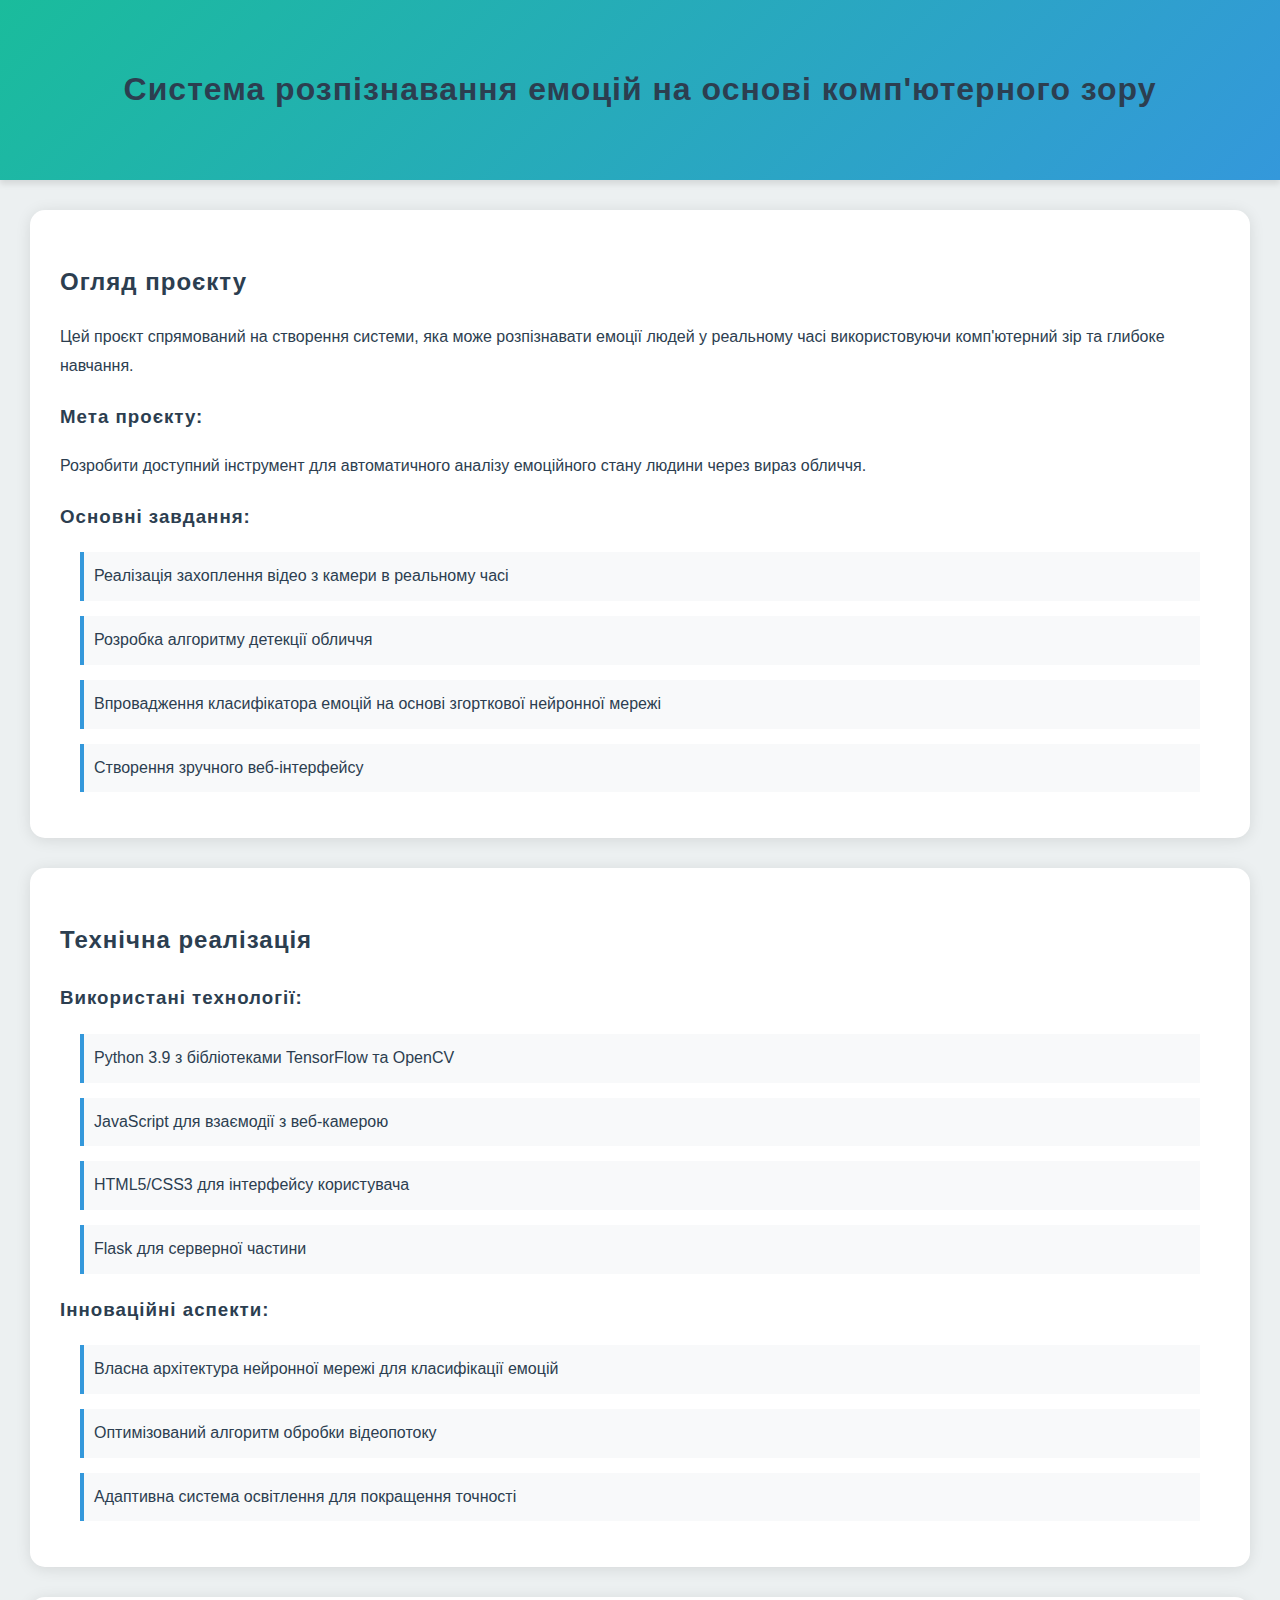
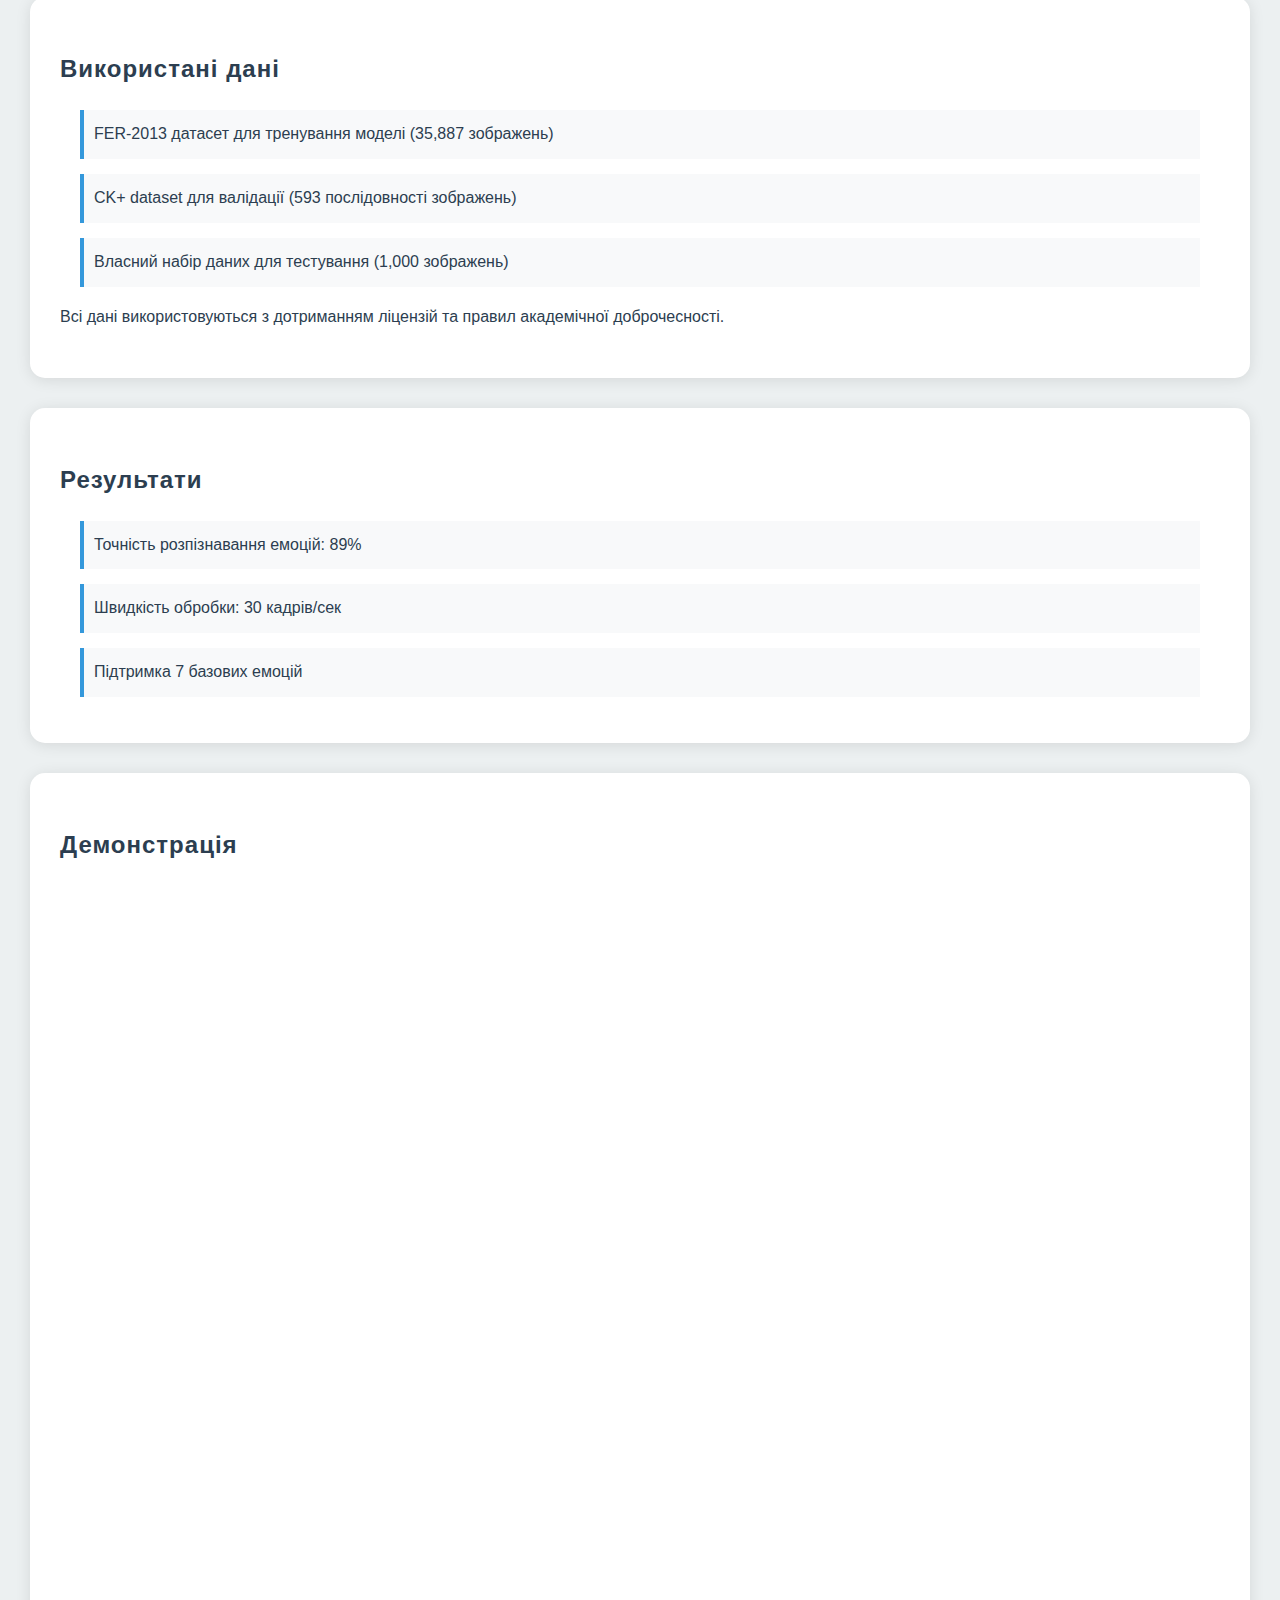
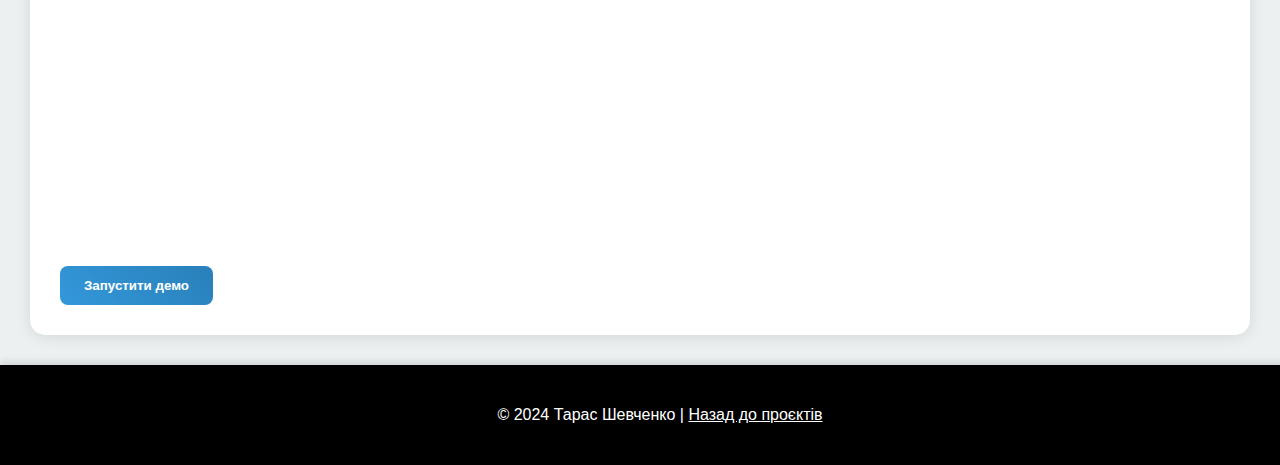
==== example-project/index.html @ c166d9f1 "1 commit" ====
<!DOCTYPE html>
<html lang="uk">
<head>
    <meta charset="UTF-8">
    <meta name="viewport" content="width=device-width, initial-scale=1.0">
    <title>Система розпізнавання емоцій</title>
    <link rel="stylesheet" href="style.css">
</head>
<body>
    <header>
        <h1>Система розпізнавання емоцій на основі комп'ютерного зору</h1>
    </header>

    <section id="project-overview">
        <h2>Огляд проєкту</h2>
        <p>Цей проєкт спрямований на створення системи, яка може розпізнавати емоції людей у реальному часі використовуючи комп'ютерний зір та глибоке навчання.</p>
        
        <h3>Мета проєкту:</h3>
        <p>Розробити доступний інструмент для автоматичного аналізу емоційного стану людини через вираз обличчя.</p>
        
        <h3>Основні завдання:</h3>
        <ul>
            <li>Реалізація захоплення відео з камери в реальному часі</li>
            <li>Розробка алгоритму детекції обличчя</li>
            <li>Впровадження класифікатора емоцій на основі згорткової нейронної мережі</li>
            <li>Створення зручного веб-інтерфейсу</li>
        </ul>
    </section>

    <section id="technical-details">
        <h2>Технічна реалізація</h2>
        <h3>Використані технології:</h3>
        <ul>
            <li>Python 3.9 з бібліотеками TensorFlow та OpenCV</li>
            <li>JavaScript для взаємодії з веб-камерою</li>
            <li>HTML5/CSS3 для інтерфейсу користувача</li>
            <li>Flask для серверної частини</li>
        </ul>
        
        <h3>Інноваційні аспекти:</h3>
        <ul>
            <li>Власна архітектура нейронної мережі для класифікації емоцій</li>
            <li>Оптимізований алгоритм обробки відеопотоку</li>
            <li>Адаптивна система освітлення для покращення точності</li>
        </ul>
    </section>

    <section id="data-sources">
        <h2>Використані дані</h2>
        <ul>
            <li>FER-2013 датасет для тренування моделі (35,887 зображень)</li>
            <li>CK+ dataset для валідації (593 послідовності зображень)</li>
            <li>Власний набір даних для тестування (1,000 зображень)</li>
        </ul>
        <p>Всі дані використовуються з дотриманням ліцензій та правил академічної доброчесності.</p>
    </section>

    <section id="results">
        <h2>Результати</h2>
        <ul>
            <li>Точність розпізнавання емоцій: 89%</li>
            <li>Швидкість обробки: 30 кадрів/сек</li>
            <li>Підтримка 7 базових емоцій</li>
        </ul>
    </section>

    <section id="demo">
        <h2>Демонстрація</h2>
        <div id="camera-container">
            <video id="video" width="640" height="480" autoplay></video>
            <canvas id="canvas" width="640" height="480"></canvas>
        </div>
        <button id="start-camera">Запустити демо</button>
    </section>

    <footer>
        <p>&copy; 2024 Тарас Шевченко | <a href="../index.html">Назад до проєктів</a></p>
    </footer>
</body>
</html>
---- example-project/style.css ----
body {
    font-family: 'Roboto', sans-serif;
    line-height: 1.8;
    margin: 0;
    padding: 0;
    color: #2c3e50;
    background: #ecf0f1;
}

header {
    background: linear-gradient(135deg, #1abc9c, #3498db);
    padding: 40px;
    text-align: center;
    box-shadow: 0 4px 6px rgba(0,0,0,0.1);
}

section {
    background: white;
    padding: 30px;
    margin: 30px;
    border-radius: 15px;
    box-shadow: 0 2px 15px rgba(0,0,0,0.1);
}

h1, h2, h3 {
    color: #2c3e50;
    font-weight: 700;
    letter-spacing: 1px;
}

ul {
    padding: 0 20px;
    list-style-type: none;
}

li {
    margin-bottom: 15px;
    padding: 10px;
    border-left: 4px solid #3498db;
    background: #f8f9fa;
}

form {
    display: grid;
    gap: 15px;
    max-width: 600px;
    margin: 0 auto;
}

label {
    font-weight: 600;
    color: #34495e;
}

input, textarea {
    padding: 12px;
    border: 2px solid #bdc3c7;
    border-radius: 8px;
    transition: all 0.3s ease;
}

input:focus, textarea:focus {
    border-color: #3498db;
    outline: none;
    box-shadow: 0 0 5px rgba(52,152,219,0.3);
}

button {
    padding: 12px 24px;
    background: linear-gradient(45deg, #3498db, #2980b9);
    color: white;
    border: none;
    border-radius: 8px;
    cursor: pointer;
    font-weight: 600;
    transition: transform 0.2s ease;
}

button:hover {
    background: linear-gradient(45deg, #2980b9, #2c3e50);
    transform: translateY(-2px);
}

footer {
    background: #000000;
    color: white;
    text-align: center;
    padding: 20px;
    width: 100%;
    bottom: 0;
    box-shadow: 0 -4px 6px rgba(0, 0, 0, 0.1);
}

footer a {
    color: white;
}
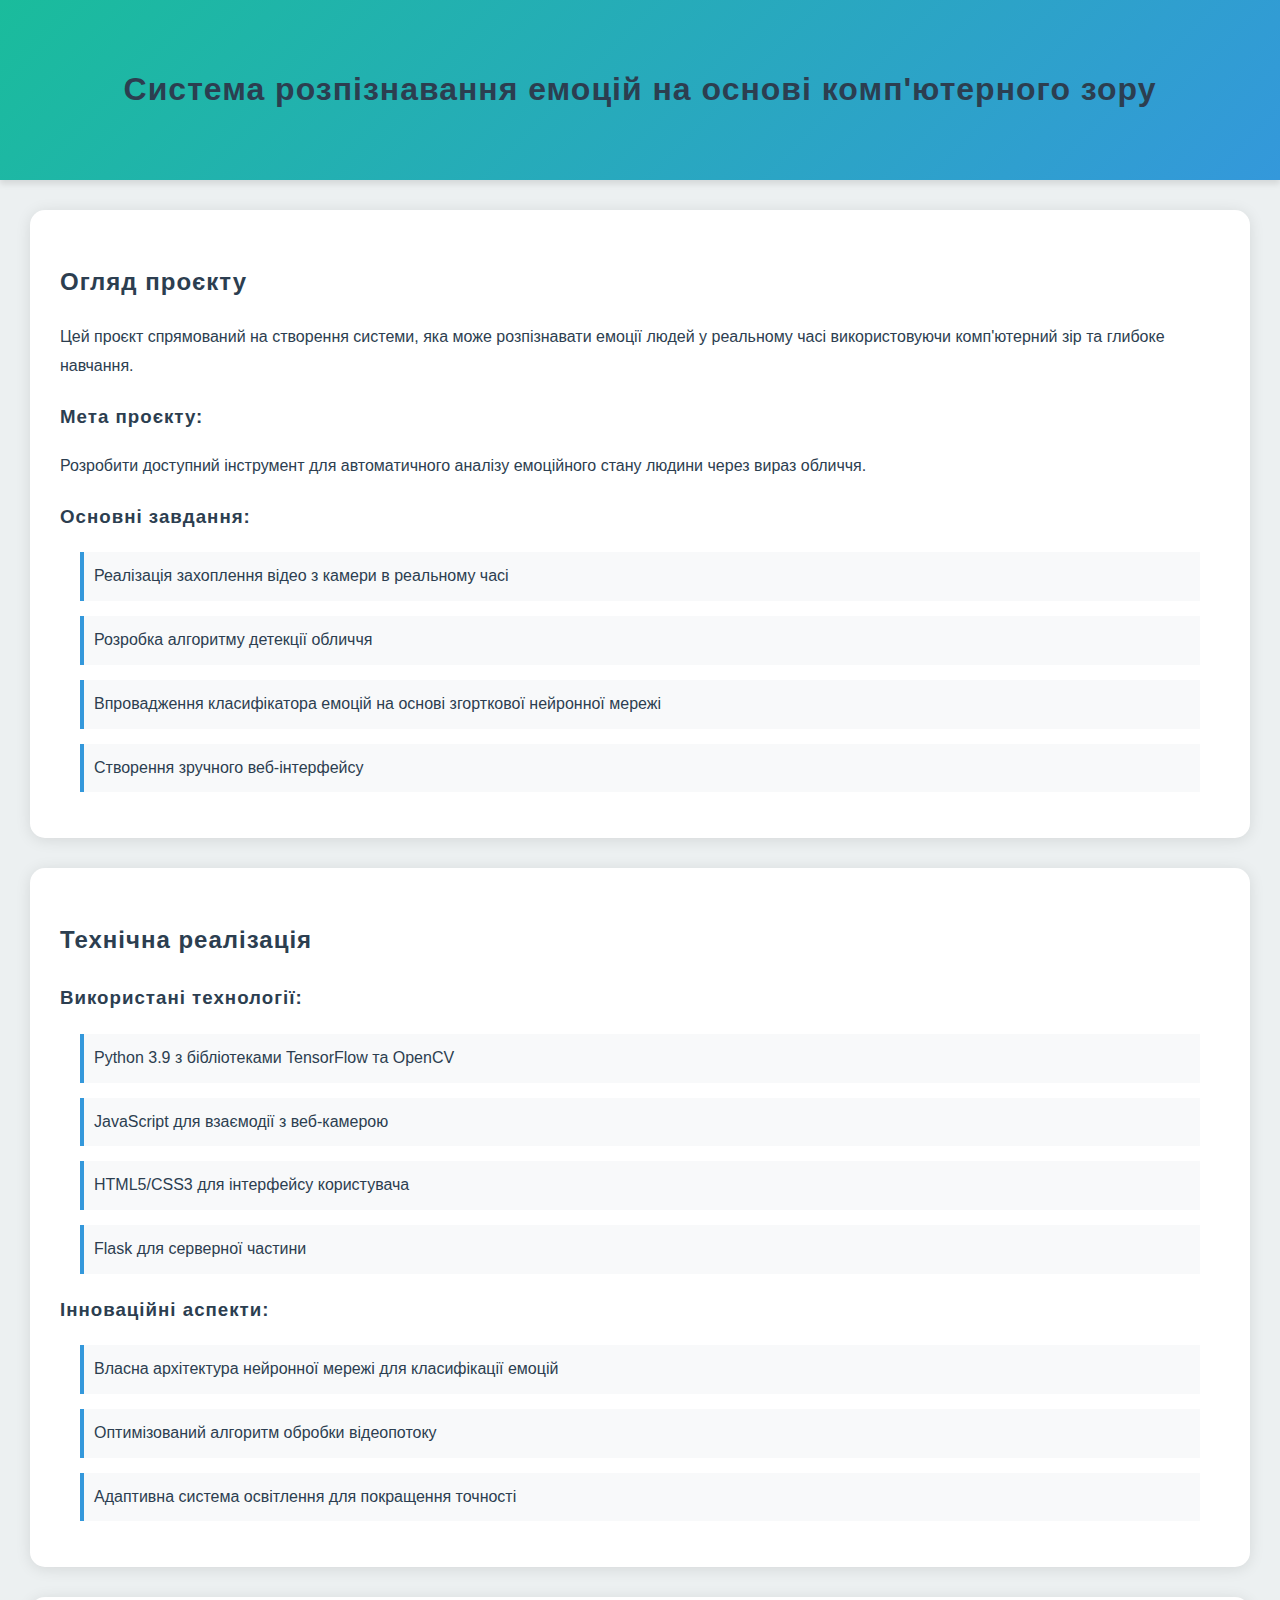
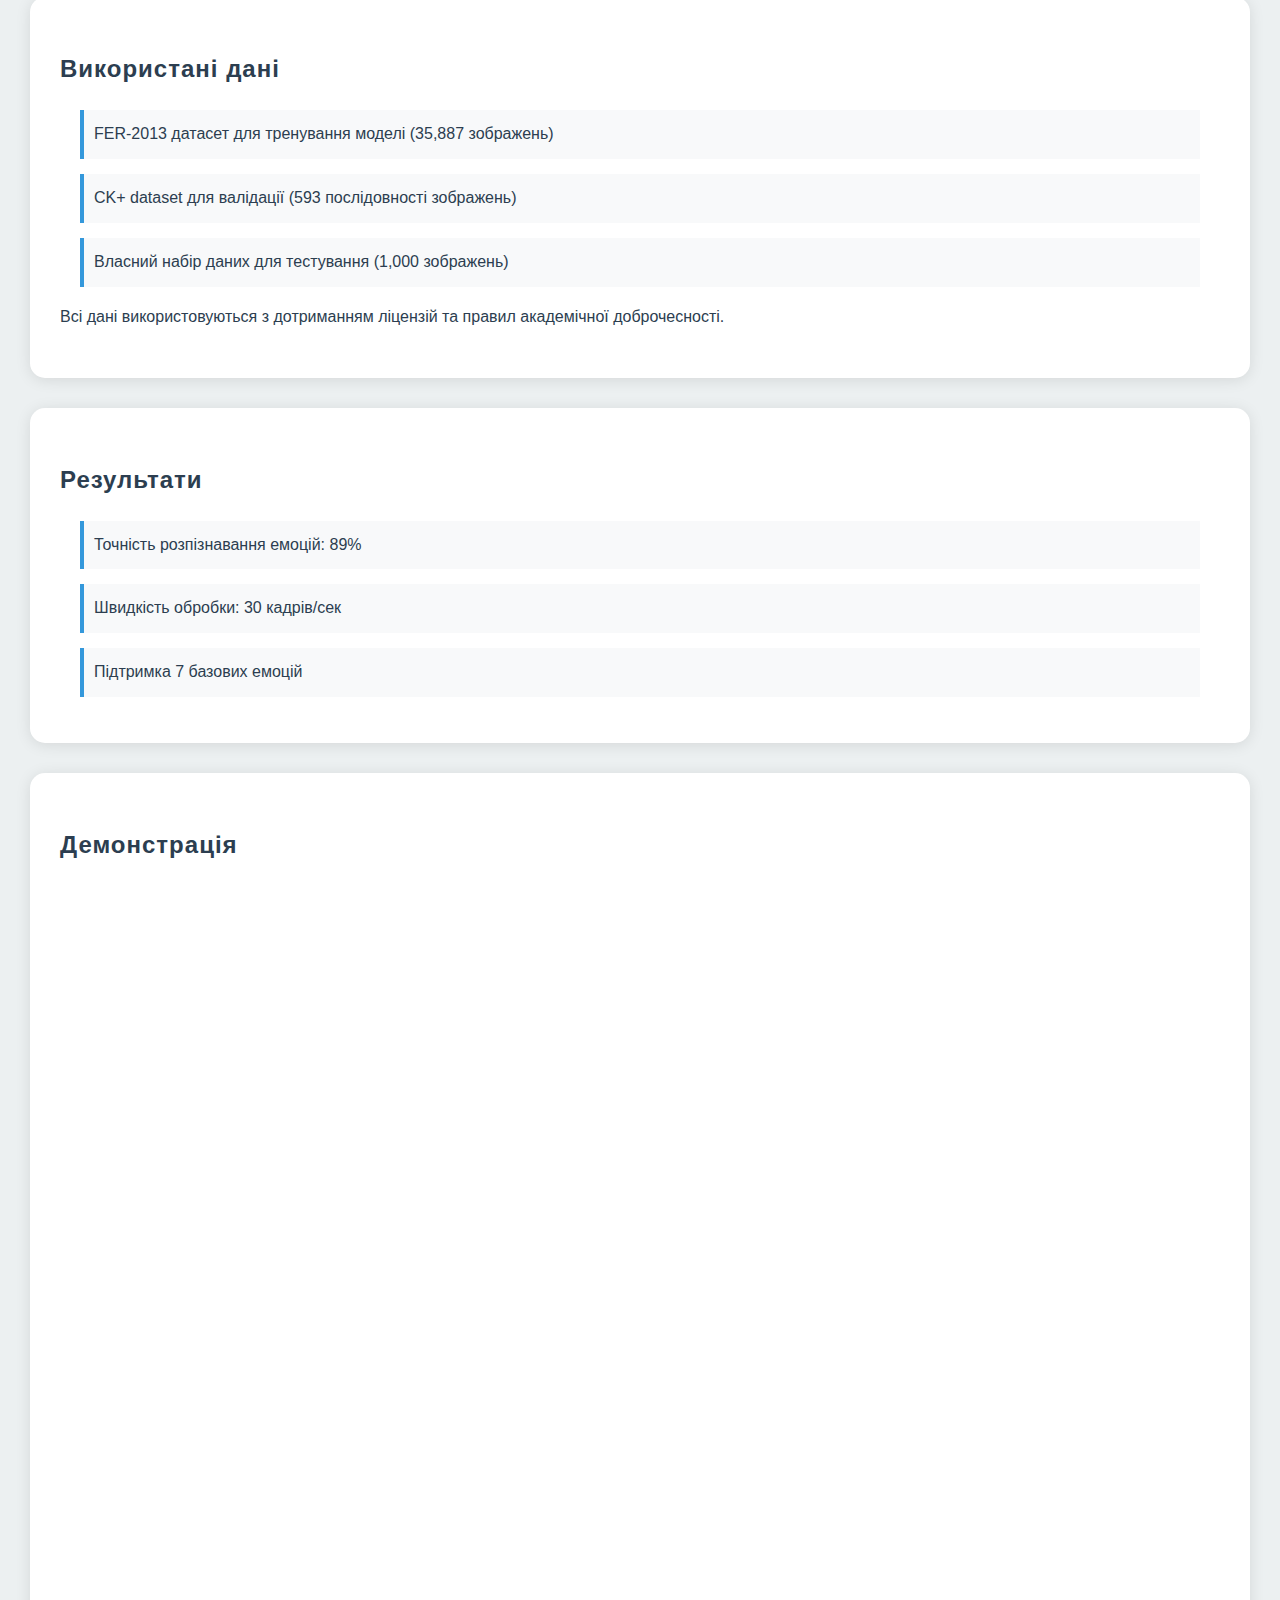
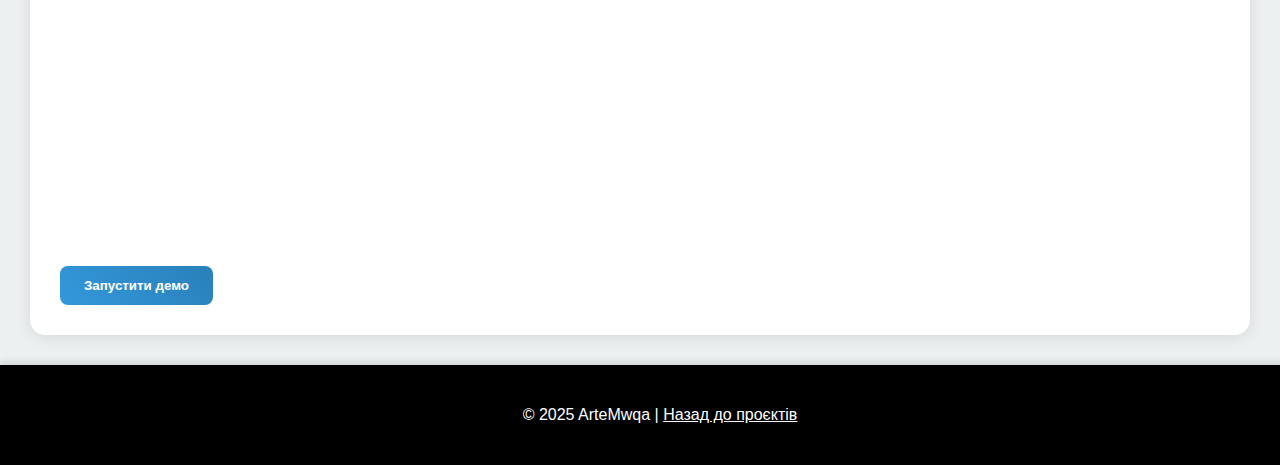
==== commit 4fc6ed5c: "1.1 index.exmpl" ====
--- a/example-project/index.html
+++ b/example-project/index.html
@@ -74,7 +74,7 @@
     </section>
 
     <footer>
-        <p>&copy; 2024 Тарас Шевченко | <a href="../index.html">Назад до проєктів</a></p>
+        <p>&copy; 2025 ArteMwqa | <a href="../index.html">Назад до проєктів</a></p>
     </footer>
 </body>
 </html>
